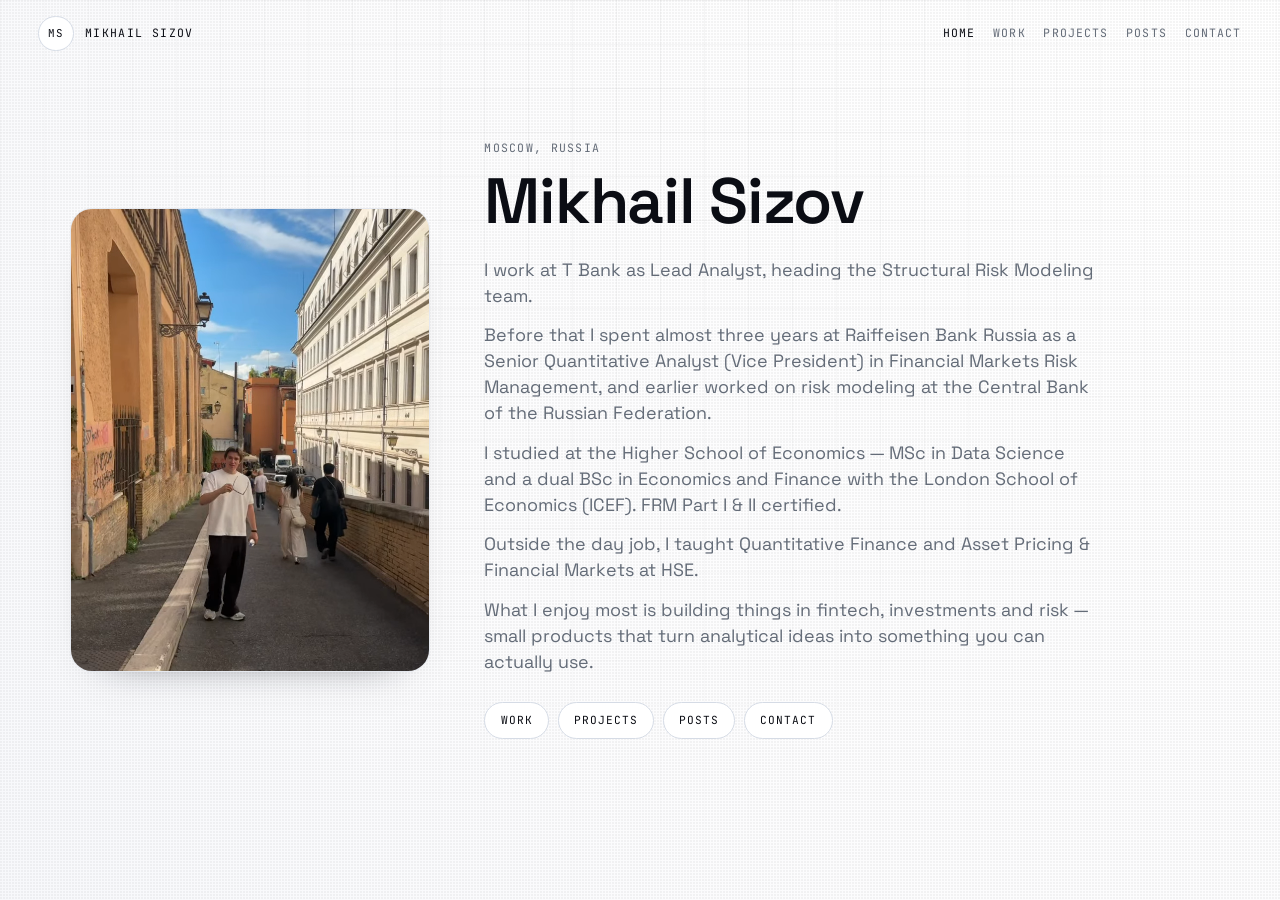
==== index.html @ 4e82c94a "Refactor home into portrait layout with lifestyle video hero Site refactor: - Rework home page from " ====
<!doctype html>
<html lang="en">
  <head>
    <meta charset="UTF-8" />
    <meta name="viewport" content="width=device-width, initial-scale=1.0" />
    <title>Mikhail Sizov</title>
    <meta
      name="description"
      content="Mikhail Sizov — Lead Analyst at T Bank. Quantitative finance and risk modeling."
    />
    <link rel="preconnect" href="https://fonts.googleapis.com" />
    <link rel="preconnect" href="https://fonts.gstatic.com" crossorigin />
    <link
      href="https://fonts.googleapis.com/css2?family=Space+Grotesk:wght@400;500;600;700&family=JetBrains+Mono:wght@500&display=swap"
      rel="stylesheet"
    />
    <link rel="stylesheet" href="./styles.css" />
  </head>
  <body>
    <div class="noise-overlay"></div>
    <div class="bg-grid" aria-hidden="true"></div>

    <header class="topbar" id="top">
      <a class="brand" href="./index.html">
        <span class="brand-mark">MS</span>
        <span class="brand-name">mikhail sizov</span>
      </a>
      <nav class="topbar-nav">
        <a class="is-current" href="./index.html">home</a>
        <a href="./work.html">work</a>
        <a href="./projects.html">projects</a>
        <a href="./posts.html">posts</a>
        <a href="./contact.html">contact</a>
      </nav>
    </header>

    <main>
      <section class="hero hero--portrait section reveal" id="home">
        <div class="portrait-layout">
          <figure class="portrait">
            <video
              class="portrait-media"
              autoplay
              loop
              muted
              playsinline
              preload="metadata"
              poster="./assets/me-hero-poster.jpg"
              aria-label="Mikhail Sizov walking through Rome"
            >
              <source src="./assets/me-hero.webm" type="video/webm" />
              <source src="./assets/me-hero.mp4" type="video/mp4" />
              <img src="./assets/me-hero-poster.jpg" alt="Mikhail Sizov walking through Rome" />
            </video>
          </figure>
          <div class="portrait-text">
            <p class="eyebrow">moscow, russia</p>
            <h1 class="portrait-name">Mikhail Sizov</h1>
            <div class="portrait-bio">
              <p>
                I work at T Bank as Lead Analyst, heading the Structural Risk
                Modeling team.
              </p>
              <p>
                Before that I spent almost three years at Raiffeisen Bank Russia
                as a Senior Quantitative Analyst (Vice President) in Financial
                Markets Risk Management, and earlier worked on risk modeling at
                the Central Bank of the Russian Federation.
              </p>
              <p>
                I studied at the Higher School of Economics — MSc in Data
                Science and a dual BSc in Economics and Finance with the
                London School of Economics (ICEF). FRM Part I &amp; II
                certified.
              </p>
              <p>
                Outside the day job, I taught Quantitative Finance and Asset
                Pricing &amp; Financial Markets at HSE.
              </p>
              <p>
                What I enjoy most is building things in fintech, investments
                and risk — small products that turn analytical ideas into
                something you can actually use.
              </p>
            </div>
            <div class="portrait-links">
              <a href="./work.html">work</a>
              <a href="./projects.html">projects</a>
              <a href="./posts.html">posts</a>
              <a href="./contact.html">contact</a>
            </div>
          </div>
        </div>
      </section>
    </main>

    <script src="./script.js"></script>
  </body>
</html>
---- styles.css ----
:root {
  --bg: #fcfcfd;
  --paper: #ffffff;
  --surface: #f6f7f9;
  --surface-strong: #f2f4f7;
  --ink: #0b0d14;
  --muted: #646c78;
  --line: #e6e9ef;
  --line-strong: #d5dbe5;
  --radius-lg: 18px;
  --shadow-soft: 0 20px 40px -36px rgba(15, 20, 34, 0.7);
}

*,
*::before,
*::after {
  box-sizing: border-box;
}

html {
  scroll-behavior: smooth;
}

body {
  margin: 0;
  min-height: 100vh;
  background: radial-gradient(circle at 100% 0%, #ffffff 0%, var(--bg) 62%, #f7f8fb 100%);
  color: var(--ink);
  font-family: "Space Grotesk", sans-serif;
  line-height: 1.45;
}

.bg-grid {
  position: fixed;
  inset: 0;
  z-index: -2;
  pointer-events: none;
  background-image:
    linear-gradient(to right, rgba(11, 13, 20, 0.04) 1px, transparent 1px),
    linear-gradient(to bottom, rgba(11, 13, 20, 0.04) 1px, transparent 1px);
  background-size: 44px 44px;
  mask-image: radial-gradient(circle at 50% 10%, black 0%, transparent 84%);
}

.noise-overlay {
  position: fixed;
  inset: 0;
  z-index: -1;
  pointer-events: none;
  opacity: 0.04;
  background-image: radial-gradient(circle at 1px 1px, #000 1px, transparent 0);
  background-size: 3px 3px;
}

h1,
h2,
h3,
p {
  margin: 0;
}

.topbar {
  position: sticky;
  top: 0;
  z-index: 30;
  display: flex;
  align-items: center;
  justify-content: space-between;
  gap: 1rem;
  width: 100%;
  padding: 1rem clamp(1rem, 3vw, 2.8rem);
  border-bottom: 1px solid transparent;
  transition: border-color 220ms ease, background-color 220ms ease, backdrop-filter 220ms ease;
}

.topbar.is-active {
  background: rgba(252, 252, 253, 0.9);
  backdrop-filter: blur(10px);
  border-color: var(--line);
}

.brand {
  display: inline-flex;
  align-items: center;
  gap: 0.7rem;
  text-decoration: none;
  color: inherit;
}

.brand-mark {
  width: 2.2rem;
  height: 2.2rem;
  display: grid;
  place-items: center;
  border: 1px solid var(--line-strong);
  border-radius: 999px;
  font-family: "JetBrains Mono", monospace;
  font-size: 0.68rem;
  letter-spacing: 0.06em;
  background: #fff;
}

.brand-name {
  font-family: "JetBrains Mono", monospace;
  font-size: 0.72rem;
  text-transform: uppercase;
  letter-spacing: 0.12em;
}

.topbar-nav {
  display: inline-flex;
  align-items: center;
  gap: 1.1rem;
}

.topbar-nav a {
  text-decoration: none;
  color: var(--muted);
  font-family: "JetBrains Mono", monospace;
  font-size: 0.72rem;
  text-transform: uppercase;
  letter-spacing: 0.1em;
  transition: color 180ms ease;
}

.topbar-nav a:hover {
  color: var(--ink);
}

.topbar-nav a.is-current {
  color: var(--ink);
}

main,
.footer {
  width: min(1140px, 94vw);
  margin-inline: auto;
}

.section {
  padding-block: clamp(3.2rem, 8vw, 6rem);
}

.hero {
  padding-top: clamp(2.1rem, 8vw, 6.1rem);
}

.hero-layout {
  display: grid;
  grid-template-columns: minmax(0, 1.25fr) minmax(0, 0.75fr);
  gap: 1rem;
  align-items: end;
}

.hero-main {
  min-width: 0;
}

.eyebrow {
  color: var(--muted);
  font-family: "JetBrains Mono", monospace;
  font-size: 0.72rem;
  text-transform: uppercase;
  letter-spacing: 0.11em;
}

h1 {
  margin-top: 1rem;
  max-width: 13ch;
  font-size: clamp(2.3rem, 8vw, 5.7rem);
  line-height: 0.98;
  letter-spacing: -0.03em;
  font-weight: 600;
}

h2 {
  margin-top: 0.95rem;
  max-width: 23ch;
  font-size: clamp(1.7rem, 4.4vw, 2.95rem);
  line-height: 1.06;
  letter-spacing: -0.02em;
  font-weight: 600;
}

.hero-copy {
  margin-top: 1.45rem;
  max-width: 66ch;
  color: var(--muted);
  font-size: clamp(1rem, 2.2vw, 1.26rem);
}

.hero-side {
  border: 1px solid var(--line);
  border-radius: 22px;
  background:
    radial-gradient(180% 120% at 0% 0%, #ffffff 0%, #f8f9fb 52%, #f2f4f7 100%);
  box-shadow: var(--shadow-soft);
  padding: 1.2rem;
}

.hero-side-kicker {
  color: var(--muted);
  font-family: "JetBrains Mono", monospace;
  font-size: 0.68rem;
  text-transform: uppercase;
  letter-spacing: 0.1em;
}

.hero-side-title {
  margin-top: 0.7rem;
  font-size: 1.25rem;
  line-height: 1.15;
  letter-spacing: -0.01em;
  font-weight: 600;
}

.hero-side-list {
  margin: 0.9rem 0 0;
  padding-left: 1rem;
  display: grid;
  gap: 0.45rem;
  color: var(--muted);
  font-size: 0.9rem;
}

.hero-side-link {
  margin-top: 0.95rem;
  display: inline-block;
  text-decoration: none;
  color: var(--ink);
  font-family: "JetBrains Mono", monospace;
  font-size: 0.71rem;
  text-transform: uppercase;
  letter-spacing: 0.08em;
}

.hero-side-link:hover {
  text-decoration: underline;
  text-underline-offset: 3px;
}

.actions {
  margin-top: 2rem;
  display: flex;
  flex-wrap: wrap;
  gap: 0.7rem;
}

.btn {
  text-decoration: none;
  border-radius: 999px;
  border: 1px solid var(--line-strong);
  padding: 0.8rem 1.2rem;
  font-family: "JetBrains Mono", monospace;
  font-size: 0.73rem;
  text-transform: uppercase;
  letter-spacing: 0.08em;
  transition: transform 170ms ease, border-color 170ms ease, background-color 170ms ease;
}

.btn:hover {
  transform: translateY(-2px);
}

.btn-primary {
  background: #0b0d14;
  color: #fff;
  border-color: #0b0d14;
}

.btn-primary:hover {
  background: #1a1e2a;
}

.btn-ghost {
  color: var(--ink);
  background: #fff;
}

.btn-ghost:hover {
  border-color: #0f1218;
}

.metric-grid {
  margin-top: 1rem;
  display: grid;
  gap: 0.9rem;
  grid-template-columns: repeat(4, minmax(0, 1fr));
}

.metric-grid article {
  border: 1px solid var(--line);
  border-radius: var(--radius-lg);
  background: rgba(255, 255, 255, 0.86);
  padding: 1rem;
}

.metric-label {
  color: var(--muted);
  font-family: "JetBrains Mono", monospace;
  font-size: 0.68rem;
  text-transform: uppercase;
  letter-spacing: 0.1em;
}

.metric-value {
  margin-top: 0.65rem;
  font-size: 1.02rem;
  font-weight: 600;
  line-height: 1.2;
}

.metric-note {
  margin-top: 0.4rem;
  color: var(--muted);
  font-size: 0.87rem;
}

.section-head {
  margin-bottom: 1.9rem;
  padding-top: 1rem;
  border-top: 1px solid var(--line);
}

.project-grid {
  display: grid;
  gap: 0.85rem;
  grid-template-columns: repeat(2, minmax(0, 1fr));
}

.project-card {
  border: 1px solid var(--line);
  border-radius: var(--radius-lg);
  background: linear-gradient(160deg, #ffffff 0%, var(--surface) 100%);
  padding: 1.24rem;
  transition: transform 160ms ease, border-color 160ms ease, box-shadow 160ms ease;
}

.project-card:first-child {
  grid-column: 1 / -1;
}

.project-card:hover {
  transform: translateY(-3px);
  border-color: #c6ceda;
  box-shadow: var(--shadow-soft);
}

.project-year {
  color: #4f5661;
  font-family: "JetBrains Mono", monospace;
  font-size: 0.72rem;
  text-transform: uppercase;
  letter-spacing: 0.09em;
}

.project-card h3 {
  margin-top: 0.72rem;
  font-size: 1.32rem;
  line-height: 1.15;
  font-weight: 600;
}

.project-card p:last-child {
  margin-top: 0.68rem;
  color: var(--muted);
}

.product-list {
  margin: 0.85rem 0 0;
  padding-left: 1rem;
  display: grid;
  gap: 0.38rem;
  color: var(--muted);
  font-size: 0.9rem;
}

.timeline {
  display: grid;
  gap: 0.72rem;
}

.cv-banner {
  display: flex;
  margin-bottom: 1.55rem;
}

.timeline-item {
  display: grid;
  grid-template-columns: minmax(180px, 220px) 1fr;
  gap: 1rem;
  border: 1px solid var(--line);
  border-radius: 14px;
  background: #fff;
  padding: 1rem;
}

.timeline-date {
  color: var(--muted);
  font-family: "JetBrains Mono", monospace;
  font-size: 0.73rem;
  text-transform: uppercase;
  letter-spacing: 0.1em;
}

.timeline-item h3 {
  font-size: 1.15rem;
  line-height: 1.2;
  font-weight: 600;
}

.timeline-meta {
  margin-top: 0.36rem;
  color: var(--muted);
}

.timeline-note {
  margin-top: 0.42rem;
  color: var(--muted);
}

.timeline-role-stack {
  margin-top: 0.95rem;
  padding-left: 1rem;
  border-left: 2px solid var(--line);
  display: grid;
  gap: 0.82rem;
}

.timeline-role {
  border: 1px solid var(--line);
  border-radius: 12px;
  padding: 0.88rem 0.95rem;
  background: linear-gradient(160deg, #ffffff 0%, var(--surface) 100%);
}

.timeline-role h4 {
  margin: 0;
  font-size: 1.03rem;
  line-height: 1.26;
  font-weight: 600;
}

.timeline-role p {
  margin-top: 0.34rem;
  color: var(--muted);
}

.timeline-role ul {
  margin: 0.58rem 0 0;
  padding-left: 1rem;
  color: var(--muted);
}

.timeline-role li + li {
  margin-top: 0.34rem;
}

.section-split {
  display: grid;
  gap: 0.85rem;
  grid-template-columns: repeat(2, minmax(0, 1fr));
}

.section-split--stack {
  grid-template-columns: 1fr;
}

.panel {
  border: 1px solid var(--line);
  border-radius: 16px;
  padding: 1.3rem;
  background: linear-gradient(155deg, #ffffff 0%, var(--surface) 100%);
}

.panel h3 {
  margin-top: 0.72rem;
  font-size: clamp(1.28rem, 2.8vw, 1.95rem);
  line-height: 1.12;
  font-weight: 600;
}

.panel p {
  margin-top: 0.74rem;
  color: var(--muted);
}

.footer {
  padding-top: 3rem;
  padding-bottom: 3.5rem;
  border-top: 1px solid var(--line);
}

.footer h2 {
  max-width: 23ch;
}

.contact-links {
  margin-top: 1.55rem;
  display: flex;
  flex-wrap: wrap;
  gap: 0.62rem;
}

.contact-links a {
  text-decoration: none;
  color: var(--ink);
  border: 1px solid var(--line-strong);
  border-radius: 999px;
  padding: 0.72rem 1rem;
  background: #fff;
  font-family: "JetBrains Mono", monospace;
  font-size: 0.72rem;
  text-transform: uppercase;
  letter-spacing: 0.08em;
  transition: transform 170ms ease, border-color 170ms ease;
}

.contact-links a:hover {
  transform: translateY(-2px);
  border-color: #0f1218;
}

.footer-sign {
  margin-top: 1.28rem;
  color: var(--muted);
}

.reveal {
  opacity: 0;
  transform: translateY(14px);
  transition: opacity 560ms ease, transform 560ms ease;
}

.reveal.is-visible {
  opacity: 1;
  transform: translateY(0);
}

/* --- Home portrait layout --- */
.hero--portrait {
  padding-top: clamp(2rem, 6vw, 4.5rem);
}

.portrait-layout {
  display: grid;
  grid-template-columns: minmax(260px, 360px) minmax(0, 1fr);
  gap: clamp(1.6rem, 5vw, 3.4rem);
  align-items: center;
}

.portrait {
  margin: 0;
  border-radius: 22px;
  overflow: hidden;
  background: var(--surface);
  border: 1px solid var(--line);
  box-shadow: var(--shadow-soft);
  aspect-ratio: 698 / 900;
}

.portrait img,
.portrait video,
.portrait .portrait-media {
  display: block;
  width: 100%;
  height: 100%;
  object-fit: cover;
}

.portrait video > img {
  width: 100%;
  height: 100%;
  object-fit: cover;
}

@media (prefers-reduced-motion: reduce) {
  .portrait video {
    display: none;
  }
  .portrait {
    background: url("./assets/me-hero-poster.jpg") center/cover no-repeat;
  }
}

.portrait-text {
  min-width: 0;
}

.portrait-name {
  margin-top: 0.75rem;
  font-size: clamp(2.3rem, 6.5vw, 4rem);
  line-height: 1.02;
  letter-spacing: -0.02em;
  max-width: none;
}

.portrait-bio {
  margin-top: 1.4rem;
  display: grid;
  gap: 0.85rem;
  color: var(--muted);
  font-size: clamp(1rem, 1.6vw, 1.12rem);
  max-width: 56ch;
}

.portrait-bio p {
  margin: 0;
}

.portrait-links {
  margin-top: 1.7rem;
  display: flex;
  flex-wrap: wrap;
  gap: 0.55rem;
}

.portrait-links a {
  text-decoration: none;
  color: var(--ink);
  border: 1px solid var(--line-strong);
  border-radius: 999px;
  padding: 0.6rem 0.95rem;
  background: #fff;
  font-family: "JetBrains Mono", monospace;
  font-size: 0.7rem;
  text-transform: uppercase;
  letter-spacing: 0.09em;
  transition: transform 170ms ease, border-color 170ms ease;
}

.portrait-links a:hover {
  transform: translateY(-2px);
  border-color: #0f1218;
}

@media (max-width: 860px) {
  .portrait-layout {
    grid-template-columns: 1fr;
    text-align: left;
  }

  .portrait {
    max-width: 320px;
  }
}

/* --- Filter chips (projects, posts) --- */
.filter-bar {
  display: flex;
  flex-wrap: wrap;
  gap: 0.5rem;
  margin-bottom: 1.6rem;
}

.filter-chip {
  appearance: none;
  cursor: pointer;
  border: 1px solid var(--line-strong);
  background: #fff;
  color: var(--ink);
  border-radius: 999px;
  padding: 0.55rem 0.95rem;
  font-family: "JetBrains Mono", monospace;
  font-size: 0.7rem;
  text-transform: uppercase;
  letter-spacing: 0.09em;
  transition: transform 170ms ease, background-color 170ms ease, color 170ms ease, border-color 170ms ease;
}

.filter-chip:hover {
  transform: translateY(-2px);
  border-color: #0f1218;
}

.filter-chip.is-active {
  background: #0b0d14;
  color: #fff;
  border-color: #0b0d14;
}

/* --- Project tags inside cards --- */
.project-tags {
  list-style: none;
  margin: 0.55rem 0 0;
  padding: 0;
  display: flex;
  flex-wrap: wrap;
  gap: 0.35rem;
}

.project-tags li {
  font-family: "JetBrains Mono", monospace;
  font-size: 0.62rem;
  text-transform: uppercase;
  letter-spacing: 0.09em;
  color: var(--muted);
  border: 1px solid var(--line);
  border-radius: 999px;
  padding: 0.22rem 0.55rem;
  background: #fff;
}

.project-links {
  margin-top: 0.85rem;
  display: flex;
  flex-wrap: wrap;
  gap: 0.4rem;
}

.project-links a {
  text-decoration: none;
  color: var(--ink);
  border: 1px solid var(--line-strong);
  border-radius: 999px;
  padding: 0.45rem 0.8rem;
  background: #fff;
  font-family: "JetBrains Mono", monospace;
  font-size: 0.66rem;
  text-transform: uppercase;
  letter-spacing: 0.08em;
  transition: border-color 170ms ease, transform 170ms ease;
}

.project-links a:hover {
  border-color: #0f1218;
  transform: translateY(-2px);
}

/* --- Posts list --- */
.post-list {
  display: grid;
  gap: 0.85rem;
}

.post-item {
  border: 1px solid var(--line);
  border-radius: var(--radius-lg);
  background: linear-gradient(160deg, #ffffff 0%, var(--surface) 100%);
  padding: 1.2rem 1.3rem;
  transition: transform 160ms ease, border-color 160ms ease, box-shadow 160ms ease;
}

.post-item:hover {
  transform: translateY(-2px);
  border-color: #c6ceda;
  box-shadow: var(--shadow-soft);
}

.post-date {
  color: var(--muted);
  font-family: "JetBrains Mono", monospace;
  font-size: 0.7rem;
  text-transform: uppercase;
  letter-spacing: 0.09em;
}

.post-item h3 {
  margin-top: 0.55rem;
  font-size: 1.18rem;
  line-height: 1.22;
  font-weight: 600;
}

.post-item p {
  margin-top: 0.55rem;
  color: var(--muted);
}

.post-links {
  margin-top: 0.85rem;
  display: flex;
  flex-wrap: wrap;
  gap: 0.4rem;
}

.post-links a {
  text-decoration: none;
  color: var(--ink);
  border: 1px solid var(--line-strong);
  border-radius: 999px;
  padding: 0.45rem 0.8rem;
  background: #fff;
  font-family: "JetBrains Mono", monospace;
  font-size: 0.66rem;
  text-transform: uppercase;
  letter-spacing: 0.08em;
  transition: border-color 170ms ease, transform 170ms ease;
}

.post-links a:hover {
  border-color: #0f1218;
  transform: translateY(-2px);
}

/* --- Empty state (projects / posts placeholder) --- */
.empty-state {
  border: 1px dashed var(--line-strong);
  border-radius: var(--radius-lg);
  padding: 2rem 1.5rem;
  background: rgba(255, 255, 255, 0.6);
  text-align: center;
}

.empty-state.is-hidden {
  display: none;
}

.empty-copy {
  margin-top: 0.75rem;
  color: var(--muted);
  max-width: 48ch;
  margin-inline: auto;
}

.empty-copy a {
  color: var(--ink);
  text-decoration: underline;
  text-underline-offset: 3px;
}

@media (max-width: 1040px) {
  .hero-layout {
    grid-template-columns: 1fr;
  }

  .hero-side {
    max-width: 620px;
  }

  .metric-grid {
    grid-template-columns: repeat(2, minmax(0, 1fr));
  }

  .timeline-item {
    grid-template-columns: 1fr;
    gap: 0.45rem;
  }

  .section-split {
    grid-template-columns: 1fr;
  }
}

@media (max-width: 760px) {
  .project-grid {
    grid-template-columns: 1fr;
  }

  .project-card:first-child {
    grid-column: auto;
  }

  .metric-grid {
    grid-template-columns: 1fr;
  }
}

@media (max-width: 640px) {
  .topbar {
    flex-direction: column;
    align-items: flex-start;
    gap: 0.72rem;
  }

  .topbar-nav {
    flex-wrap: wrap;
    gap: 0.84rem;
  }

  h1 {
    max-width: 11.2ch;
  }
}
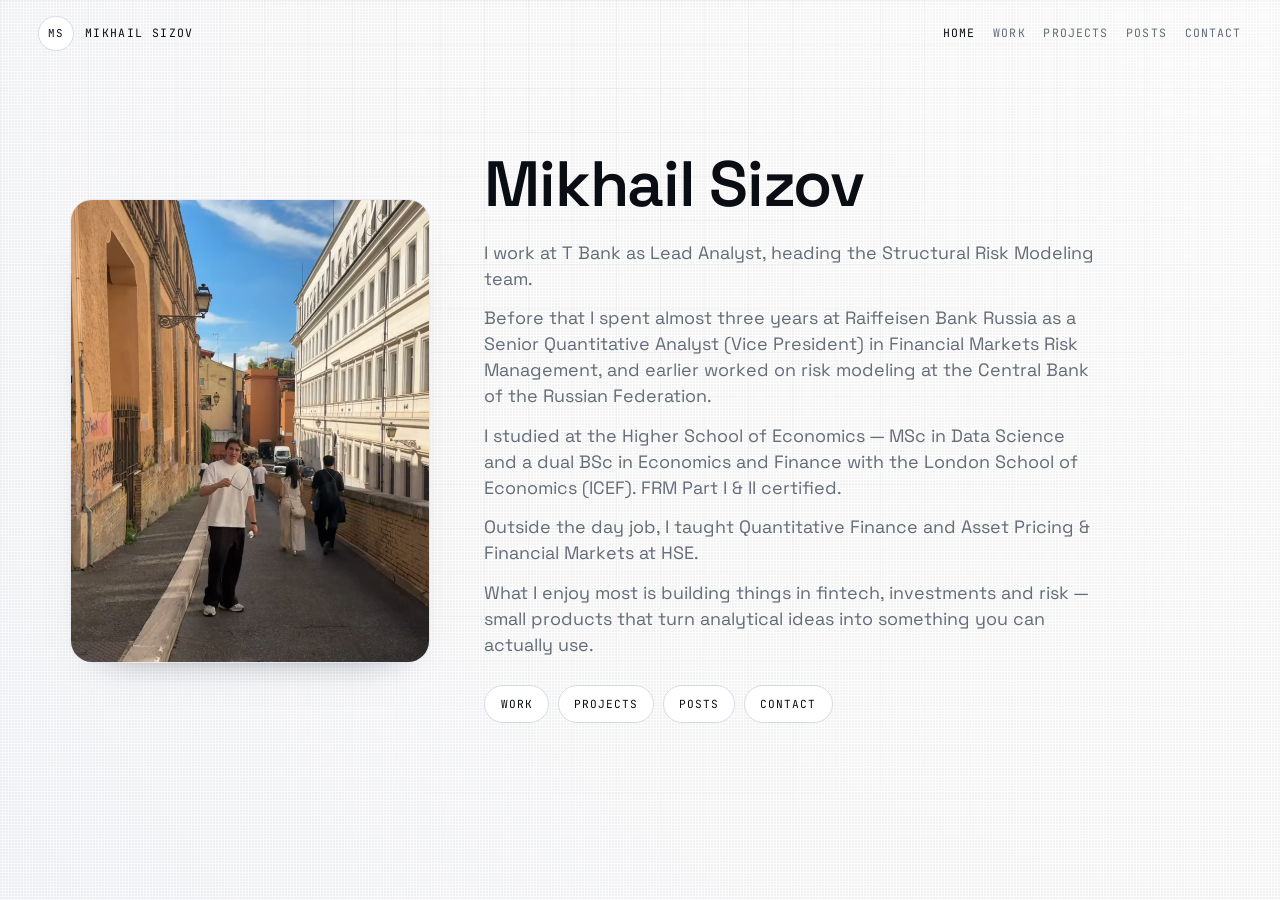
==== commit 1fe176e9: "Drop 'moscow, russia' eyebrow from the home portrait Co-Authored-By: Claude Opus 4.7 (1M context) <n" ====
--- a/index.html
+++ b/index.html
@@ -54,7 +54,6 @@
             </video>
           </figure>
           <div class="portrait-text">
-            <p class="eyebrow">moscow, russia</p>
             <h1 class="portrait-name">Mikhail Sizov</h1>
             <div class="portrait-bio">
               <p>
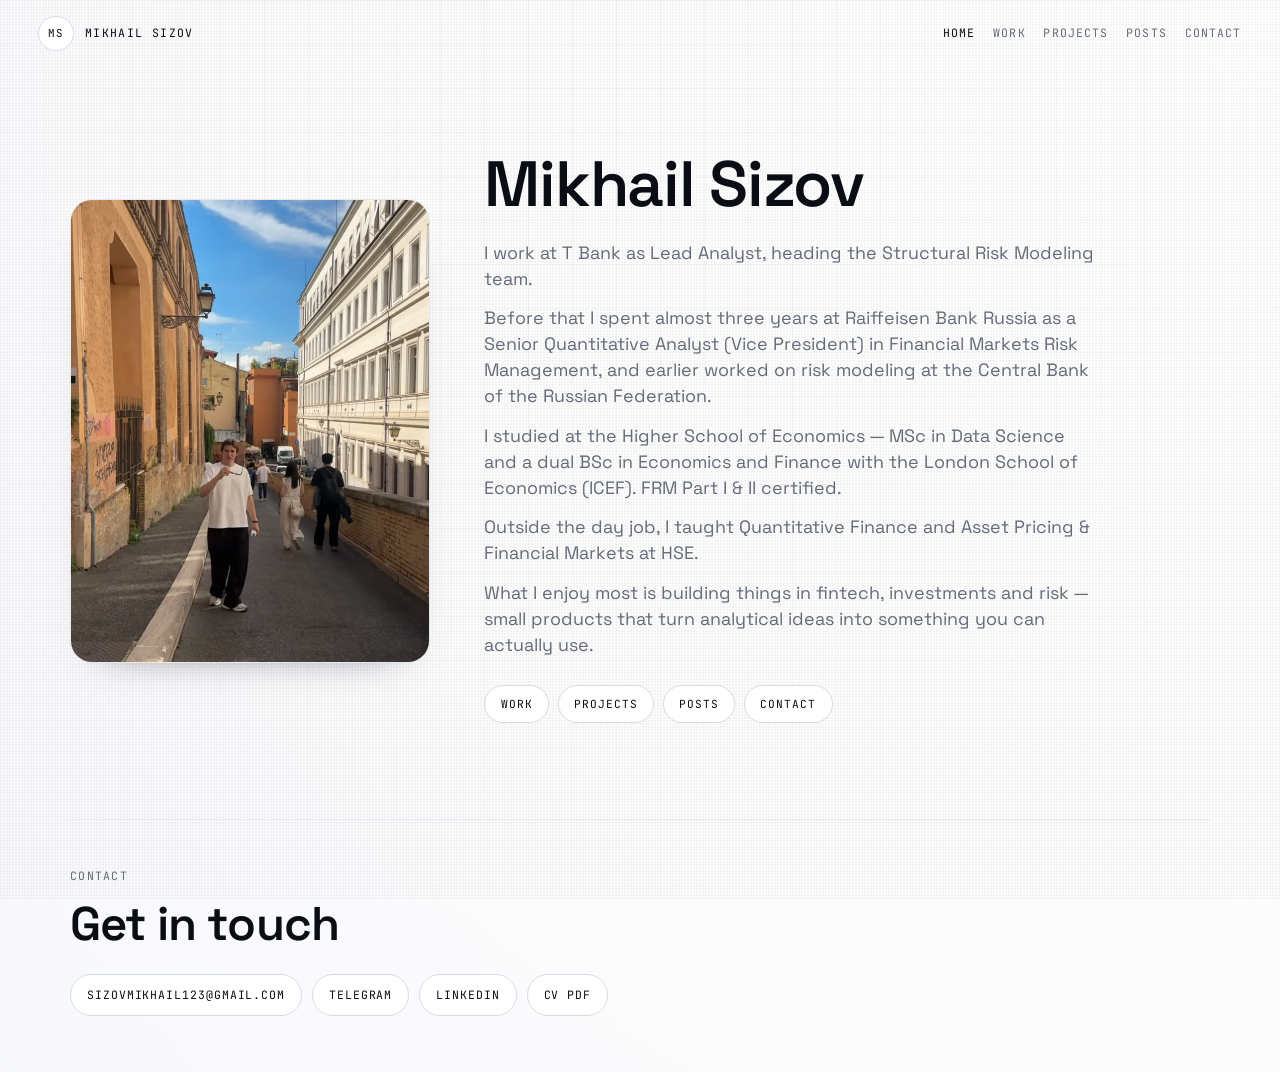
==== commit 6c705866: "Move contact into home footer, mirror it on work, add MS favicon - Drop contact.html; put the same c" ====
--- a/index.html
+++ b/index.html
@@ -14,6 +14,9 @@
       href="https://fonts.googleapis.com/css2?family=Space+Grotesk:wght@400;500;600;700&family=JetBrains+Mono:wght@500&display=swap"
       rel="stylesheet"
     />
+    <link rel="icon" type="image/svg+xml" href="./assets/favicon.svg" />
+    <link rel="icon" type="image/png" sizes="32x32" href="./assets/favicon-32.png" />
+    <link rel="apple-touch-icon" sizes="180x180" href="./assets/apple-touch-icon.png" />
     <link rel="stylesheet" href="./styles.css" />
   </head>
   <body>
@@ -30,7 +33,7 @@
         <a href="./work.html">work</a>
         <a href="./projects.html">projects</a>
         <a href="./posts.html">posts</a>
-        <a href="./contact.html">contact</a>
+        <a href="#contact">contact</a>
       </nav>
     </header>
 
@@ -86,13 +89,24 @@
               <a href="./work.html">work</a>
               <a href="./projects.html">projects</a>
               <a href="./posts.html">posts</a>
-              <a href="./contact.html">contact</a>
+              <a href="#contact">contact</a>
             </div>
           </div>
         </div>
       </section>
     </main>
 
+    <footer class="footer section reveal" id="contact">
+      <p class="eyebrow">contact</p>
+      <h2>Get in touch</h2>
+      <div class="contact-links">
+        <a href="mailto:sizovmikhail123@gmail.com">sizovmikhail123@gmail.com</a>
+        <a href="https://t.me/mishasizov" target="_blank" rel="noreferrer">telegram</a>
+        <a href="https://www.linkedin.com/in/mikhail-v-sizov/" target="_blank" rel="noreferrer">linkedin</a>
+        <a href="./assets/cv-mikhail-sizov-2026.pdf" target="_blank" rel="noreferrer">cv pdf</a>
+      </div>
+    </footer>
+
     <script src="./script.js"></script>
   </body>
 </html>
--- a/styles.css
+++ b/styles.css
@@ -382,7 +382,15 @@
 
 .cv-banner {
   display: flex;
+  flex-wrap: wrap;
+  justify-content: space-between;
+  align-items: center;
+  gap: 1rem;
   margin-bottom: 1.55rem;
+}
+
+.cv-banner-contacts {
+  margin-top: 0;
 }
 
 .timeline-item {
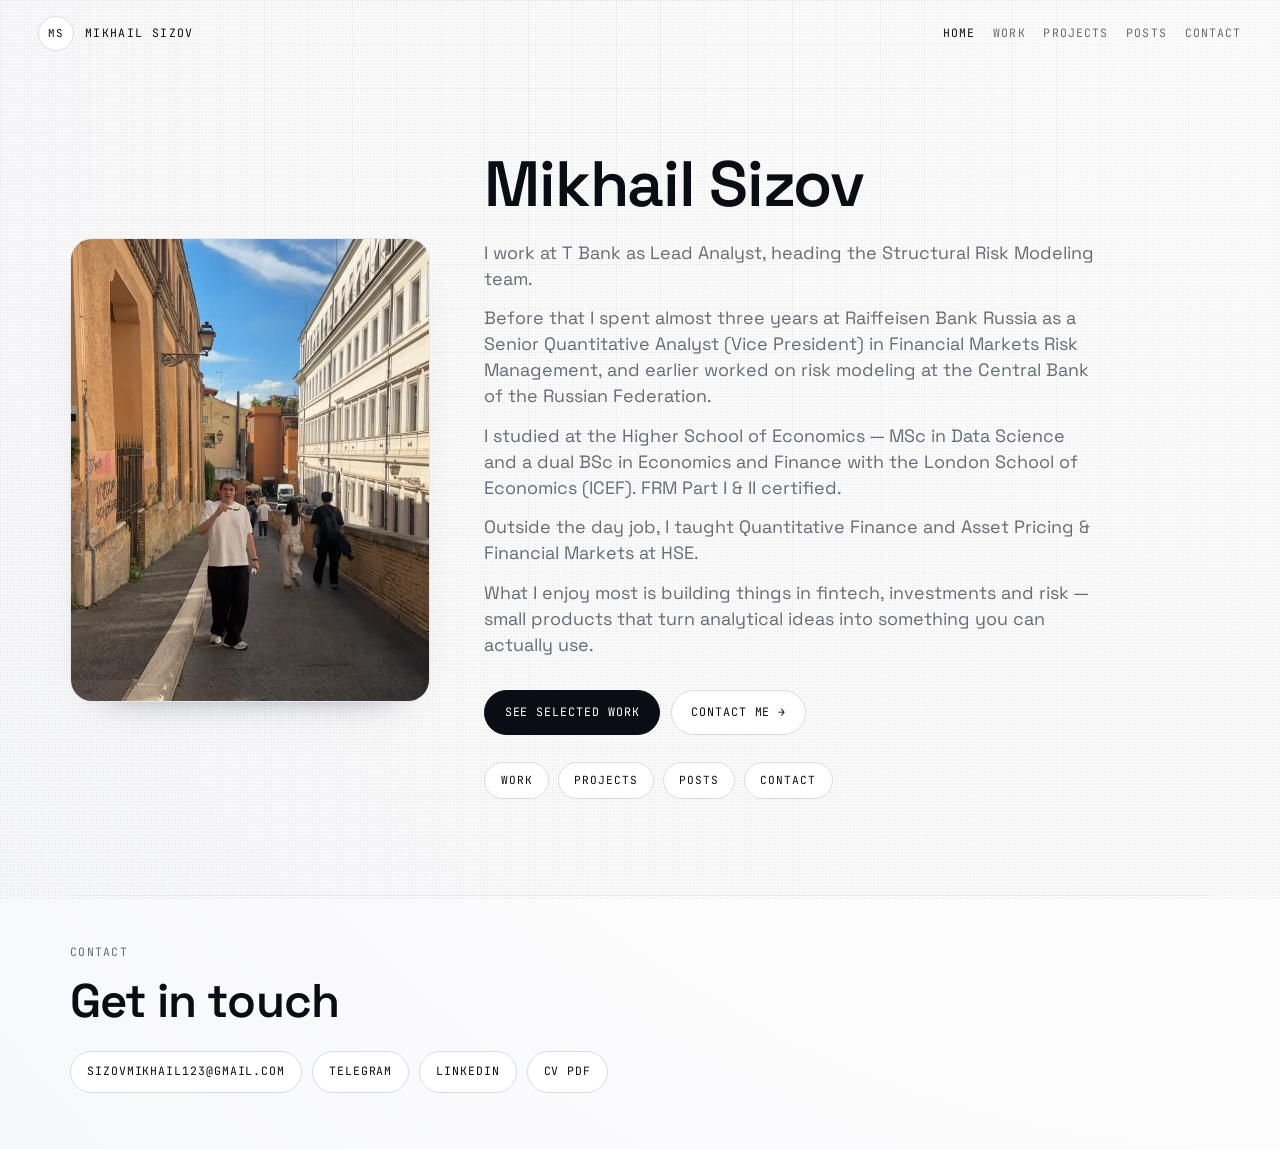
==== commit 018df8e2: "Add 'see selected work' CTA to the home hero The text-hero on main had two primary CTAs ("see select" ====
--- a/index.html
+++ b/index.html
@@ -85,6 +85,10 @@
                 something you can actually use.
               </p>
             </div>
+            <div class="actions">
+              <a class="btn btn-primary" href="./work.html">see selected work</a>
+              <a class="btn btn-ghost" href="#contact">contact me &rarr;</a>
+            </div>
             <div class="portrait-links">
               <a href="./work.html">work</a>
               <a href="./projects.html">projects</a>
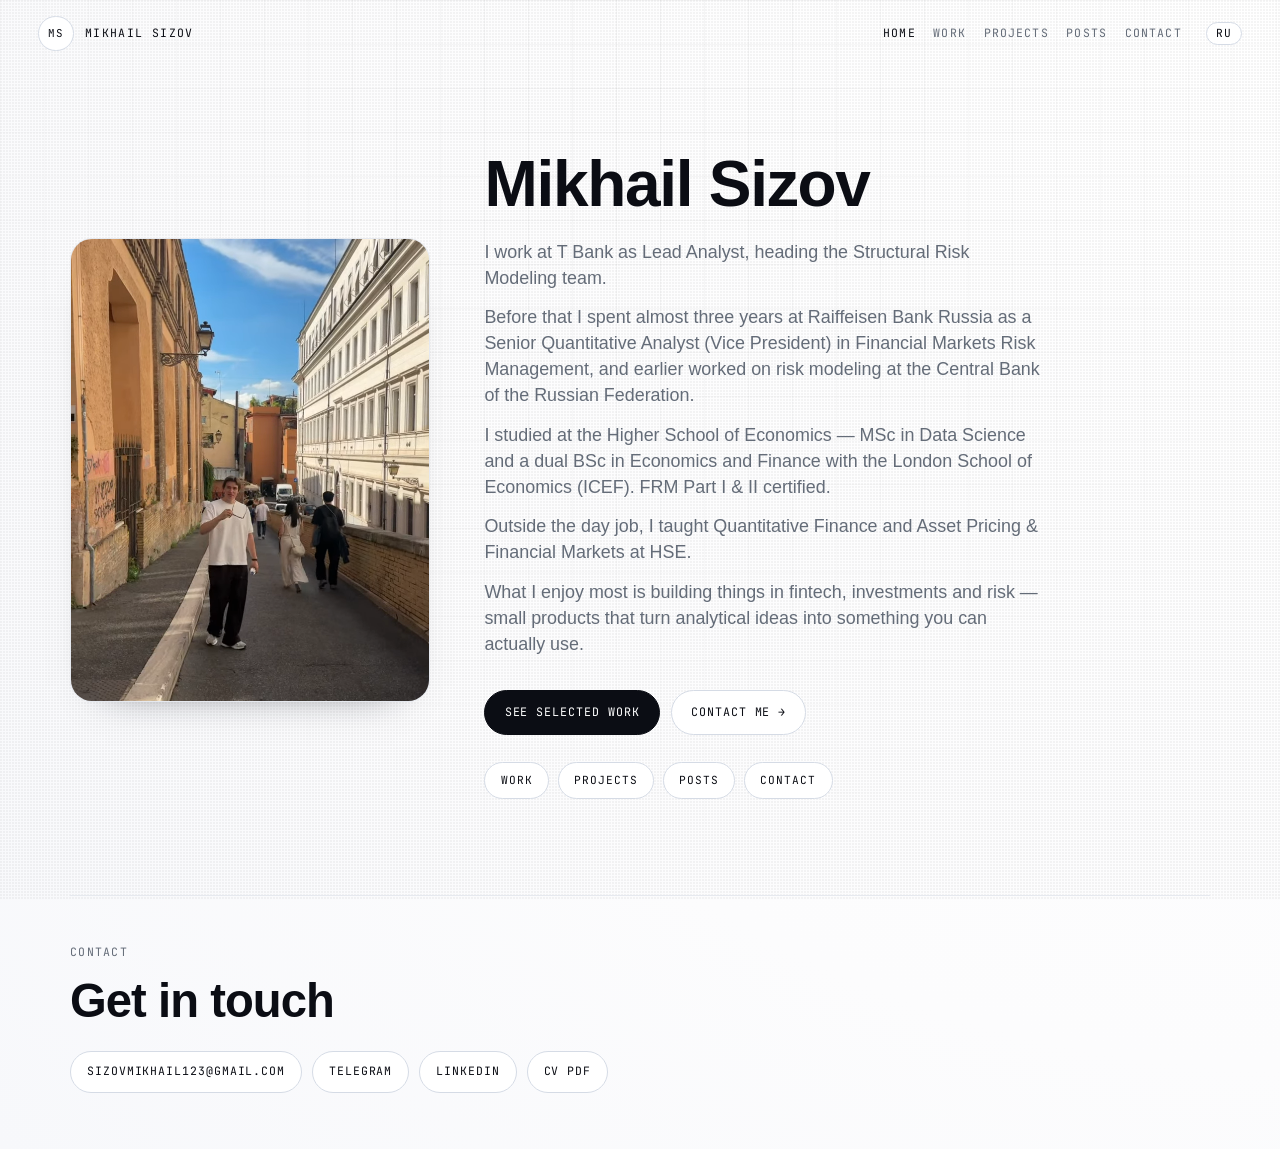
==== commit 936ccfda: "Add EN/RU language toggle, default to browser language - script.js: TRANSLATIONS_RU dict covers bran" ====
--- a/index.html
+++ b/index.html
@@ -3,7 +3,7 @@
   <head>
     <meta charset="UTF-8" />
     <meta name="viewport" content="width=device-width, initial-scale=1.0" />
-    <title>Mikhail Sizov</title>
+    <title data-i18n="page_title_home">Mikhail Sizov</title>
     <meta
       name="description"
       content="Mikhail Sizov — Lead Analyst at T Bank. Quantitative finance and risk modeling."
@@ -11,7 +11,7 @@
     <link rel="preconnect" href="https://fonts.googleapis.com" />
     <link rel="preconnect" href="https://fonts.gstatic.com" crossorigin />
     <link
-      href="https://fonts.googleapis.com/css2?family=Space+Grotesk:wght@400;500;600;700&family=JetBrains+Mono:wght@500&display=swap"
+      href="https://fonts.googleapis.com/css2?family=Onest:wght@400;500;600;700&family=JetBrains+Mono:wght@500&display=swap"
       rel="stylesheet"
     />
     <link rel="icon" type="image/svg+xml" href="./assets/favicon.svg" />
@@ -26,14 +26,15 @@
     <header class="topbar" id="top">
       <a class="brand" href="./index.html">
         <span class="brand-mark">MS</span>
-        <span class="brand-name">mikhail sizov</span>
+        <span class="brand-name" data-i18n="brand_name">mikhail sizov</span>
       </a>
       <nav class="topbar-nav">
-        <a class="is-current" href="./index.html">home</a>
-        <a href="./work.html">work</a>
-        <a href="./projects.html">projects</a>
-        <a href="./posts.html">posts</a>
-        <a href="#contact">contact</a>
+        <a class="is-current" href="./index.html" data-i18n="nav_home">home</a>
+        <a href="./work.html" data-i18n="nav_work">work</a>
+        <a href="./projects.html" data-i18n="nav_projects">projects</a>
+        <a href="./posts.html" data-i18n="nav_posts">posts</a>
+        <a href="#contact" data-i18n="nav_contact">contact</a>
+        <button type="button" class="lang-toggle" data-lang-toggle aria-label="Switch to Russian">ru</button>
       </nav>
     </header>
 
@@ -57,43 +58,43 @@
             </video>
           </figure>
           <div class="portrait-text">
-            <h1 class="portrait-name">Mikhail Sizov</h1>
+            <h1 class="portrait-name" data-i18n="hero_name">Mikhail Sizov</h1>
             <div class="portrait-bio">
-              <p>
+              <p data-i18n="hero_p1">
                 I work at T Bank as Lead Analyst, heading the Structural Risk
                 Modeling team.
               </p>
-              <p>
+              <p data-i18n="hero_p2">
                 Before that I spent almost three years at Raiffeisen Bank Russia
                 as a Senior Quantitative Analyst (Vice President) in Financial
                 Markets Risk Management, and earlier worked on risk modeling at
                 the Central Bank of the Russian Federation.
               </p>
-              <p>
+              <p data-i18n="hero_p3">
                 I studied at the Higher School of Economics — MSc in Data
                 Science and a dual BSc in Economics and Finance with the
                 London School of Economics (ICEF). FRM Part I &amp; II
                 certified.
               </p>
-              <p>
+              <p data-i18n="hero_p4">
                 Outside the day job, I taught Quantitative Finance and Asset
                 Pricing &amp; Financial Markets at HSE.
               </p>
-              <p>
+              <p data-i18n="hero_p5">
                 What I enjoy most is building things in fintech, investments
                 and risk — small products that turn analytical ideas into
                 something you can actually use.
               </p>
             </div>
             <div class="actions">
-              <a class="btn btn-primary" href="./work.html">see selected work</a>
-              <a class="btn btn-ghost" href="#contact">contact me &rarr;</a>
+              <a class="btn btn-primary" href="./work.html" data-i18n="cta_see_work">see selected work</a>
+              <a class="btn btn-ghost" href="#contact" data-i18n="cta_contact_me">contact me &rarr;</a>
             </div>
             <div class="portrait-links">
-              <a href="./work.html">work</a>
-              <a href="./projects.html">projects</a>
-              <a href="./posts.html">posts</a>
-              <a href="#contact">contact</a>
+              <a href="./work.html" data-i18n="nav_work">work</a>
+              <a href="./projects.html" data-i18n="nav_projects">projects</a>
+              <a href="./posts.html" data-i18n="nav_posts">posts</a>
+              <a href="#contact" data-i18n="nav_contact">contact</a>
             </div>
           </div>
         </div>
@@ -101,13 +102,13 @@
     </main>
 
     <footer class="footer section reveal" id="contact">
-      <p class="eyebrow">contact</p>
-      <h2>Get in touch</h2>
+      <p class="eyebrow" data-i18n="contact_eyebrow">contact</p>
+      <h2 data-i18n="contact_title">Get in touch</h2>
       <div class="contact-links">
         <a href="mailto:sizovmikhail123@gmail.com">sizovmikhail123@gmail.com</a>
         <a href="https://t.me/mishasizov" target="_blank" rel="noreferrer">telegram</a>
         <a href="https://www.linkedin.com/in/mikhail-v-sizov/" target="_blank" rel="noreferrer">linkedin</a>
-        <a href="./assets/cv-mikhail-sizov-2026.pdf" target="_blank" rel="noreferrer">cv pdf</a>
+        <a href="./assets/cv-mikhail-sizov-2026.pdf" target="_blank" rel="noreferrer" data-i18n="contact_cv">cv pdf</a>
       </div>
     </footer>
 
--- a/styles.css
+++ b/styles.css
@@ -131,6 +131,28 @@
   color: var(--ink);
 }
 
+.lang-toggle {
+  margin-left: 0.4rem;
+  border: 1px solid var(--line-strong);
+  background: #fff;
+  color: var(--ink);
+  font-family: "JetBrains Mono", monospace;
+  font-size: 0.7rem;
+  text-transform: uppercase;
+  letter-spacing: 0.1em;
+  padding: 0.32rem 0.55rem;
+  border-radius: 999px;
+  cursor: pointer;
+  transition: transform 170ms ease, border-color 170ms ease;
+  min-width: 2.1rem;
+  line-height: 1;
+}
+
+.lang-toggle:hover {
+  transform: translateY(-1px);
+  border-color: #0f1218;
+}
+
 main,
 .footer {
   width: min(1140px, 94vw);
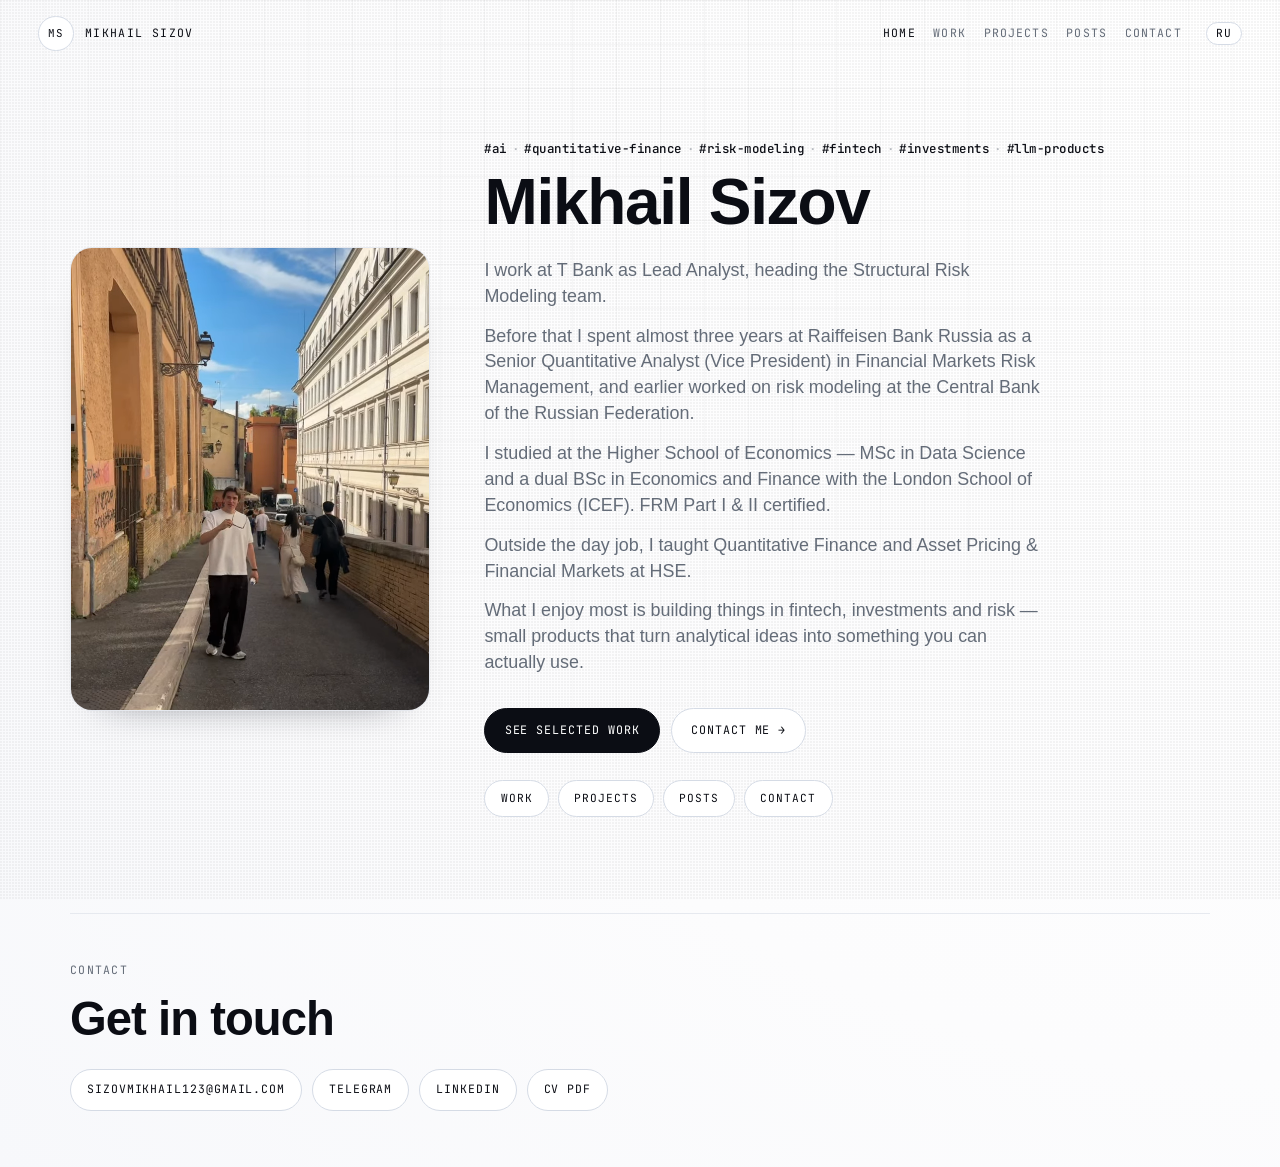
==== commit 2e2e9a1d: "Add interest hashtags above the hero name Mono-styled row of tags (ai · quantitative-finance · risk-" ====
--- a/index.html
+++ b/index.html
@@ -58,6 +58,7 @@
             </video>
           </figure>
           <div class="portrait-text">
+            <p class="hero-tags" data-i18n="hero_tags"><span class="hashtag">#ai</span><span class="sep">·</span><span class="hashtag">#quantitative-finance</span><span class="sep">·</span><span class="hashtag">#risk-modeling</span><span class="sep">·</span><span class="hashtag">#fintech</span><span class="sep">·</span><span class="hashtag">#investments</span><span class="sep">·</span><span class="hashtag">#llm-products</span></p>
             <h1 class="portrait-name" data-i18n="hero_name">Mikhail Sizov</h1>
             <div class="portrait-bio">
               <p data-i18n="hero_p1">
--- a/styles.css
+++ b/styles.css
@@ -186,6 +186,23 @@
   letter-spacing: 0.11em;
 }
 
+.hero-tags {
+  color: var(--muted);
+  font-family: "JetBrains Mono", monospace;
+  font-size: 0.78rem;
+  letter-spacing: 0.04em;
+  margin: 0 0 0.6rem 0;
+  line-height: 1.45;
+}
+.hero-tags .hashtag {
+  color: var(--ink);
+  font-weight: 500;
+}
+.hero-tags .sep {
+  opacity: 0.45;
+  margin: 0 0.4em;
+}
+
 h1 {
   margin-top: 1rem;
   max-width: 13ch;
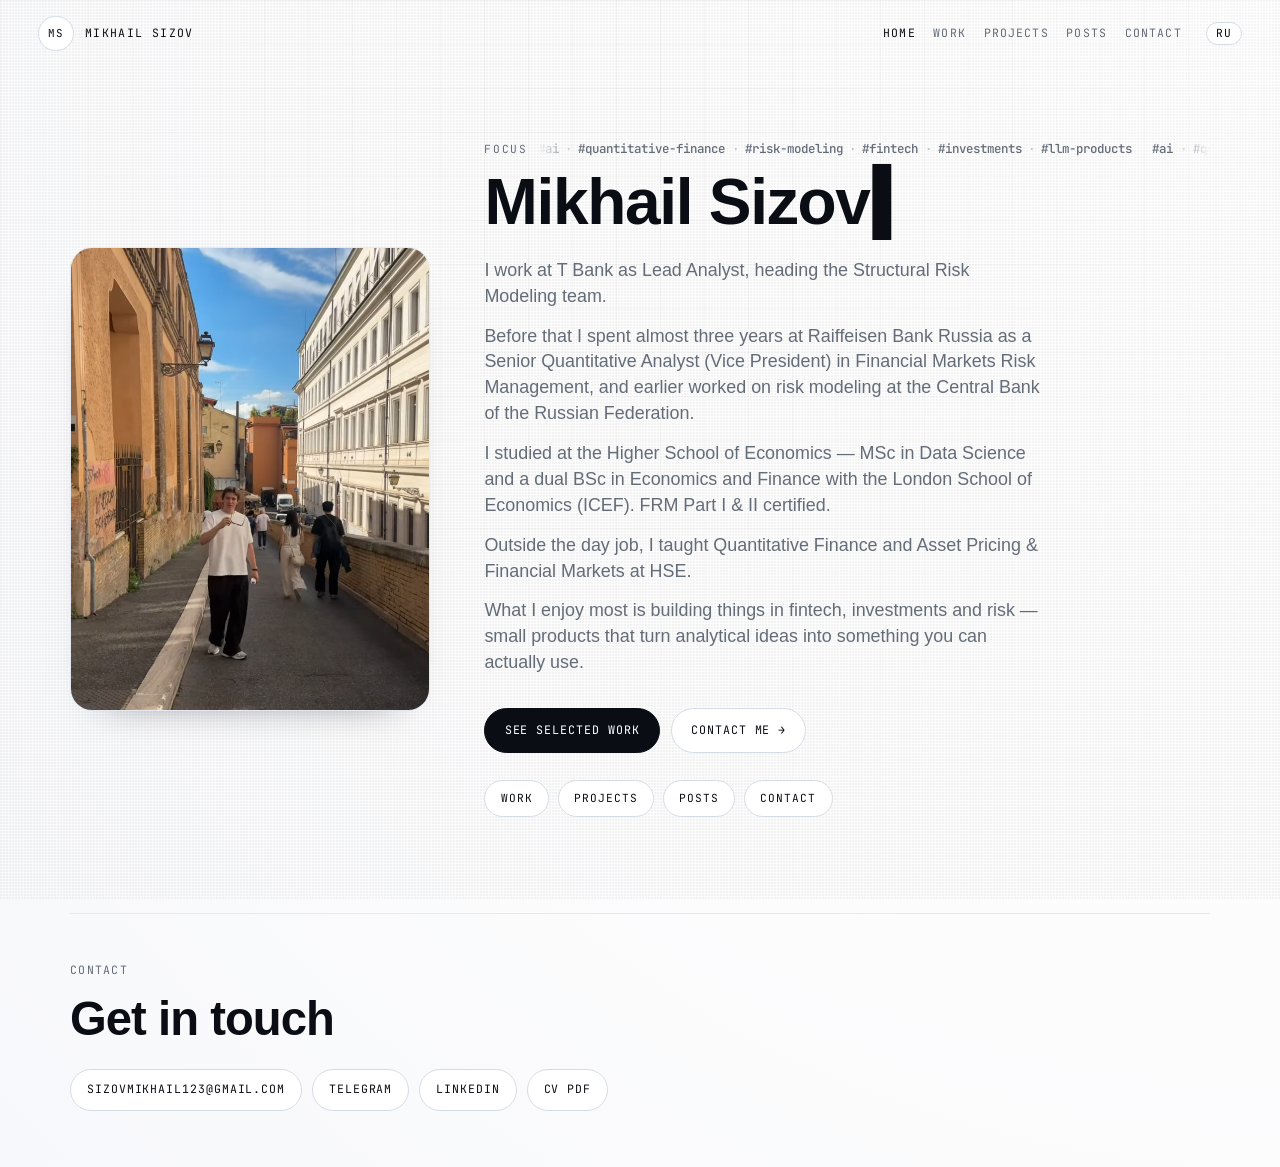
==== commit 250828a6: "Make the focus tag row a muted scrolling marquee - Hashtags drop from ink-black to var(--muted) so t" ====
--- a/index.html
+++ b/index.html
@@ -58,7 +58,7 @@
             </video>
           </figure>
           <div class="portrait-text">
-            <p class="hero-tags" data-i18n="hero_tags"><span class="hashtag">#ai</span><span class="sep">·</span><span class="hashtag">#quantitative-finance</span><span class="sep">·</span><span class="hashtag">#risk-modeling</span><span class="sep">·</span><span class="hashtag">#fintech</span><span class="sep">·</span><span class="hashtag">#investments</span><span class="sep">·</span><span class="hashtag">#llm-products</span></p>
+            <div class="hero-tags" data-i18n="hero_tags"><span class="tag-label">focus</span><span class="tag-marquee"><span class="tag-track"><span class="tag-group"><span class="hashtag">#ai</span><span class="sep">·</span><span class="hashtag">#quantitative-finance</span><span class="sep">·</span><span class="hashtag">#risk-modeling</span><span class="sep">·</span><span class="hashtag">#fintech</span><span class="sep">·</span><span class="hashtag">#investments</span><span class="sep">·</span><span class="hashtag">#llm-products</span></span><span class="tag-group" aria-hidden="true"><span class="hashtag">#ai</span><span class="sep">·</span><span class="hashtag">#quantitative-finance</span><span class="sep">·</span><span class="hashtag">#risk-modeling</span><span class="sep">·</span><span class="hashtag">#fintech</span><span class="sep">·</span><span class="hashtag">#investments</span><span class="sep">·</span><span class="hashtag">#llm-products</span></span></span></span></div>
             <h1 class="portrait-name" data-i18n="hero_name">Mikhail Sizov</h1>
             <div class="portrait-bio">
               <p data-i18n="hero_p1">
--- a/styles.css
+++ b/styles.css
@@ -187,20 +187,55 @@
 }
 
 .hero-tags {
-  color: var(--muted);
+  display: flex;
+  align-items: baseline;
+  gap: 0.7rem;
+  margin: 0 0 0.6rem 0;
   font-family: "JetBrains Mono", monospace;
   font-size: 0.78rem;
-  letter-spacing: 0.04em;
-  margin: 0 0 0.6rem 0;
   line-height: 1.45;
+  min-width: 0;
+}
+.hero-tags .tag-label {
+  color: var(--muted);
+  text-transform: uppercase;
+  letter-spacing: 0.14em;
+  font-size: 0.7rem;
+  flex-shrink: 0;
+}
+.hero-tags .tag-marquee {
+  overflow: hidden;
+  -webkit-mask-image: linear-gradient(90deg, transparent 0, #000 6%, #000 94%, transparent 100%);
+          mask-image: linear-gradient(90deg, transparent 0, #000 6%, #000 94%, transparent 100%);
+  flex: 1;
+  min-width: 0;
+}
+.hero-tags .tag-track {
+  display: inline-flex;
+  white-space: nowrap;
+  animation: tags-scroll 32s linear infinite;
+  will-change: transform;
+}
+.hero-tags .tag-marquee:hover .tag-track { animation-play-state: paused; }
+.hero-tags .tag-group {
+  display: inline-flex;
+  padding-right: 1.6em;
 }
 .hero-tags .hashtag {
-  color: var(--ink);
+  color: var(--muted);
   font-weight: 500;
 }
 .hero-tags .sep {
-  opacity: 0.45;
-  margin: 0 0.4em;
+  color: var(--muted);
+  opacity: 0.4;
+  margin: 0 0.5em;
+}
+@keyframes tags-scroll {
+  from { transform: translateX(0); }
+  to   { transform: translateX(-50%); }
+}
+@media (prefers-reduced-motion: reduce) {
+  .hero-tags .tag-track { animation: none; }
 }
 
 h1 {
@@ -683,13 +718,33 @@
 
 @media (max-width: 860px) {
   .portrait-layout {
-    grid-template-columns: 1fr;
+    grid-template-columns: minmax(110px, 38%) minmax(0, 1fr);
+    gap: clamp(0.9rem, 3vw, 1.6rem);
     text-align: left;
   }
 
   .portrait {
-    max-width: 320px;
-  }
+    max-width: none;
+  }
+}
+
+@media (max-width: 480px) {
+  .portrait-layout {
+    grid-template-columns: minmax(90px, 32%) minmax(0, 1fr);
+    gap: 0.85rem;
+  }
+}
+
+.portrait-name.typing::after {
+  content: "▍";
+  display: inline-block;
+  margin-left: 0.05em;
+  font-weight: 400;
+  color: var(--ink);
+  animation: portrait-name-blink 1s steps(1) infinite;
+}
+@keyframes portrait-name-blink {
+  50% { opacity: 0; }
 }
 
 /* --- Filter chips (projects, posts) --- */
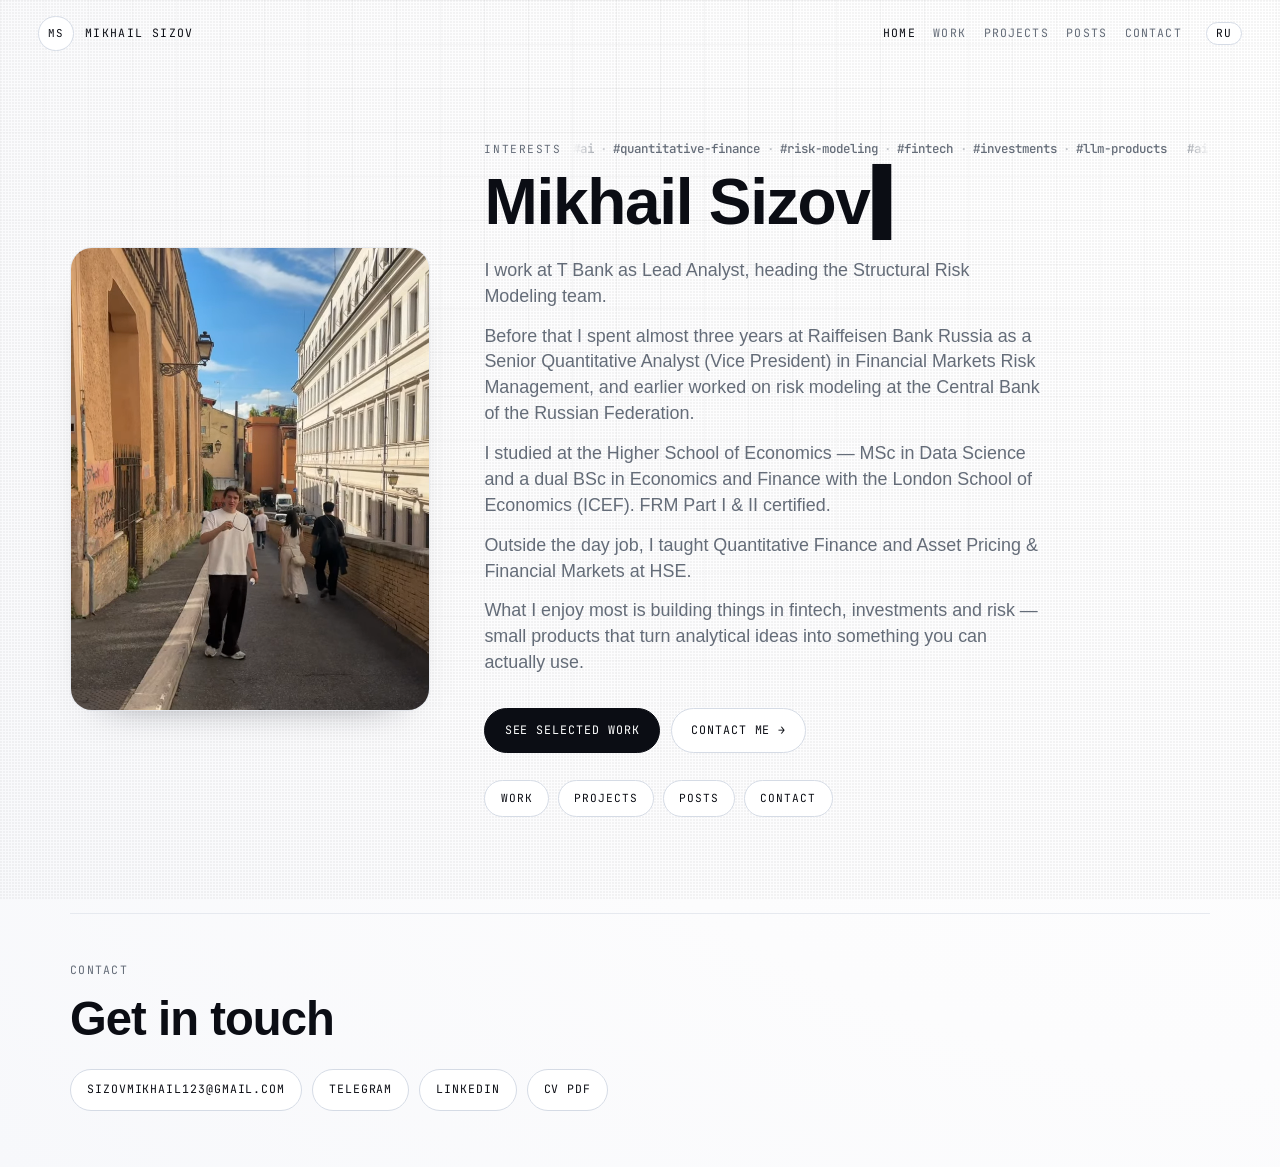
==== commit 1f3128db: "Rename tags label to 'interests' and speed up the marquee - "focus" → "interests" (EN) / "интересы" " ====
--- a/index.html
+++ b/index.html
@@ -58,7 +58,7 @@
             </video>
           </figure>
           <div class="portrait-text">
-            <div class="hero-tags" data-i18n="hero_tags"><span class="tag-label">focus</span><span class="tag-marquee"><span class="tag-track"><span class="tag-group"><span class="hashtag">#ai</span><span class="sep">·</span><span class="hashtag">#quantitative-finance</span><span class="sep">·</span><span class="hashtag">#risk-modeling</span><span class="sep">·</span><span class="hashtag">#fintech</span><span class="sep">·</span><span class="hashtag">#investments</span><span class="sep">·</span><span class="hashtag">#llm-products</span></span><span class="tag-group" aria-hidden="true"><span class="hashtag">#ai</span><span class="sep">·</span><span class="hashtag">#quantitative-finance</span><span class="sep">·</span><span class="hashtag">#risk-modeling</span><span class="sep">·</span><span class="hashtag">#fintech</span><span class="sep">·</span><span class="hashtag">#investments</span><span class="sep">·</span><span class="hashtag">#llm-products</span></span></span></span></div>
+            <div class="hero-tags" data-i18n="hero_tags"><span class="tag-label">interests</span><span class="tag-marquee"><span class="tag-track"><span class="tag-group"><span class="hashtag">#ai</span><span class="sep">·</span><span class="hashtag">#quantitative-finance</span><span class="sep">·</span><span class="hashtag">#risk-modeling</span><span class="sep">·</span><span class="hashtag">#fintech</span><span class="sep">·</span><span class="hashtag">#investments</span><span class="sep">·</span><span class="hashtag">#llm-products</span></span><span class="tag-group" aria-hidden="true"><span class="hashtag">#ai</span><span class="sep">·</span><span class="hashtag">#quantitative-finance</span><span class="sep">·</span><span class="hashtag">#risk-modeling</span><span class="sep">·</span><span class="hashtag">#fintech</span><span class="sep">·</span><span class="hashtag">#investments</span><span class="sep">·</span><span class="hashtag">#llm-products</span></span></span></span></div>
             <h1 class="portrait-name" data-i18n="hero_name">Mikhail Sizov</h1>
             <div class="portrait-bio">
               <p data-i18n="hero_p1">
--- a/styles.css
+++ b/styles.css
@@ -213,7 +213,7 @@
 .hero-tags .tag-track {
   display: inline-flex;
   white-space: nowrap;
-  animation: tags-scroll 32s linear infinite;
+  animation: tags-scroll 16s linear infinite;
   will-change: transform;
 }
 .hero-tags .tag-marquee:hover .tag-track { animation-play-state: paused; }
@@ -690,6 +690,11 @@
   margin: 0;
 }
 
+.portrait-bio strong {
+  color: var(--ink);
+  font-weight: 600;
+}
+
 .portrait-links {
   margin-top: 1.7rem;
   display: flex;
@@ -728,10 +733,18 @@
   }
 }
 
-@media (max-width: 480px) {
+/* Phones in portrait — not enough horizontal room for two columns,
+   so stack the picture on top of the text instead. Landscape phones
+   (≥ 600px wide) keep the side-by-side composition. */
+@media (max-width: 600px) {
   .portrait-layout {
-    grid-template-columns: minmax(90px, 32%) minmax(0, 1fr);
-    gap: 0.85rem;
+    grid-template-columns: 1fr;
+    gap: 1.4rem;
+  }
+
+  .portrait {
+    max-width: 320px;
+    margin-inline: auto;
   }
 }
 
